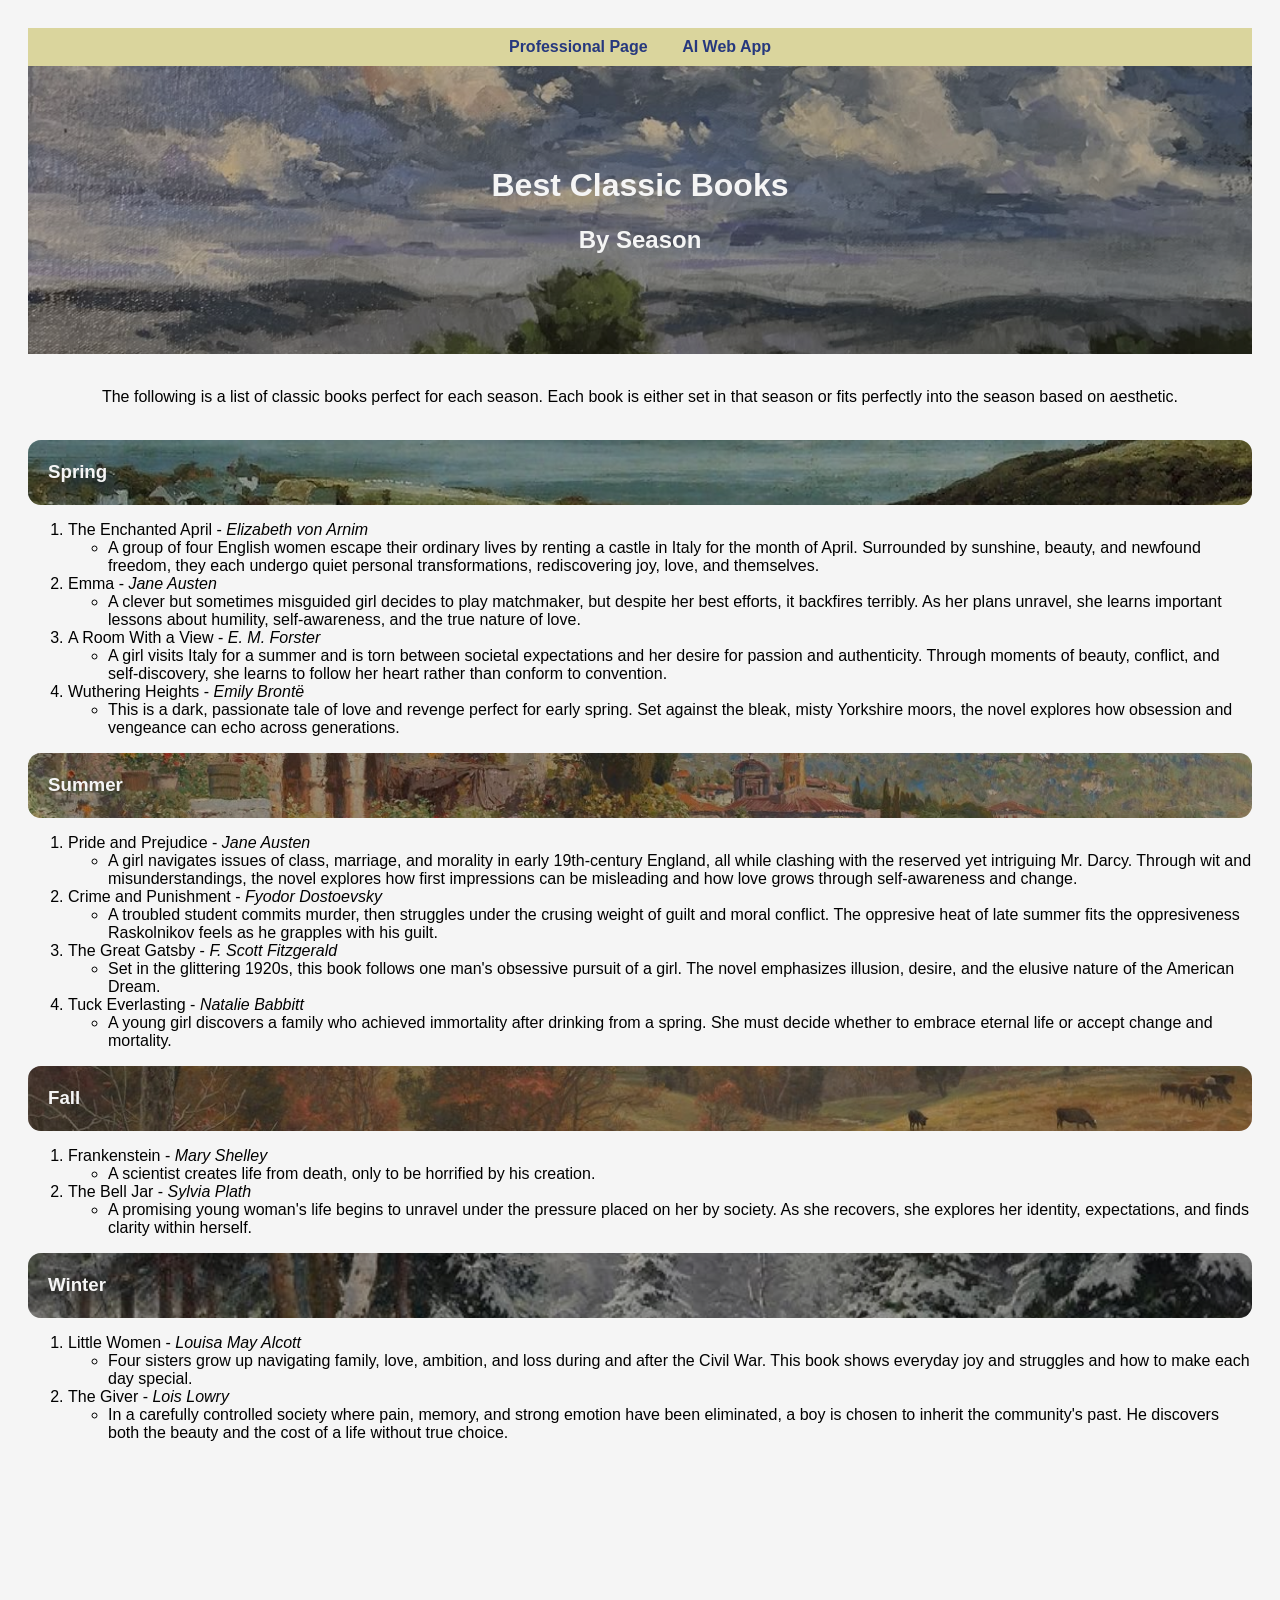
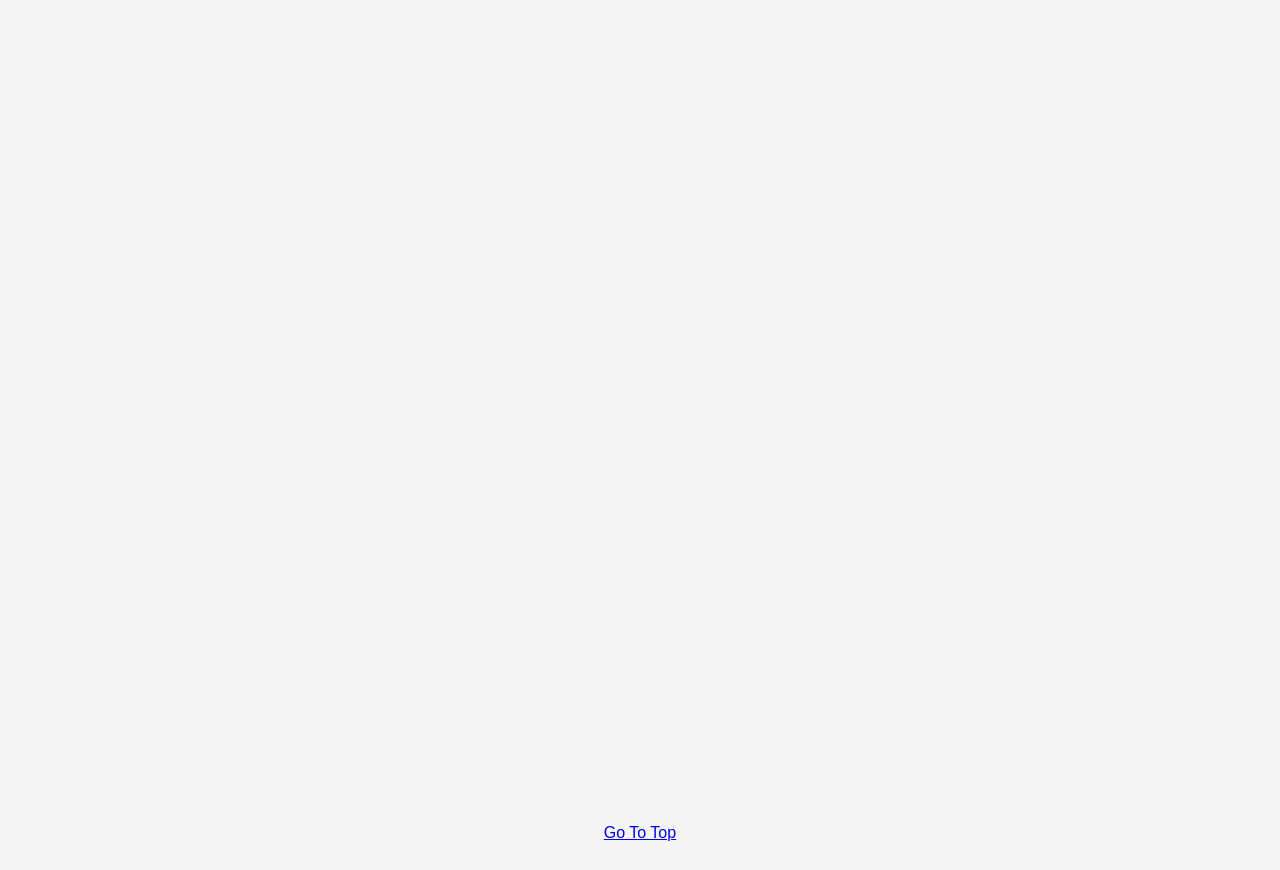
==== fromscratch.html @ 92e71518 "Add files via upload" ====
<!DOCTYPE html>
<html lang="en">
<head>
    <meta charset="UTF-8">
    <meta name="viewport" content="width=device-width, initial-scale=1.0">
    <title>Classic Books</title>
    <link rel="stylesheet" type="text/css" href="css/mystyles.css">
</head>
<body>
<!-- Navigation -->
 <nav class="navbar">
    <a href="index.html">Professional Page</a>
    <a href="ai.html">AI Web App</a>
 </nav>
<!-- Header -->
 <header class="site-header">
    <h1 id="top">Best Classic Books</h1>
    <h2>By Season</h2>
 </header>
<!-- Body -->
 <body class="body">
    <br>
    <p class="center-text">The following is a list of classic books perfect for each season. Each book is either set in that season or fits perfectly into the season based on aesthetic.</p>
    <br>
    <section class="season spring">
        <h3 class="heading">Spring</h3>
    </section>    
            <ol>
                <li>The Enchanted April - <em>Elizabeth von Arnim</em></li>
                    <ul>
                        <li>A group of four English women escape their ordinary lives by renting a castle in Italy for the month of April. Surrounded by sunshine, beauty, and newfound freedom, they each undergo quiet personal transformations, rediscovering joy, love, and themselves.</li>
                    </ul>
                </li>
                <li>Emma - <em>Jane Austen</em>
                    <ul>
                        <li>A clever but sometimes misguided girl decides to play matchmaker, but despite her best efforts, it backfires terribly. As her plans unravel, she learns important lessons about humility, self-awareness, and the true nature of love.</li>
                    </ul>
                </li>
                <li>A Room With a View - <em>E. M. Forster</em>
                    <ul>
                        <li>A girl visits Italy for a summer and is torn between societal expectations and her desire for passion and authenticity. Through moments of beauty, conflict, and self-discovery, she learns to follow her heart rather than conform to convention.</li>
                    </ul>
                </li>
                <li>Wuthering Heights - <em>Emily Brontë</em>
                    <ul>
                        <li>This is a dark, passionate tale of love and revenge perfect for early spring. Set against the bleak, misty Yorkshire moors, the novel explores how obsession and vengeance can echo across generations.</li>
                    </ul>
                </li>                
            </ol>
    <section class="season summer">
        <h3 class="heading">Summer</h3>
    </section>  
            <ol>
                <li>Pride and Prejudice - <em>Jane Austen</em>
                    <ul>
                        <li>A girl navigates issues of class, marriage, and morality in early 19th-century England, all while clashing with the reserved yet intriguing Mr. Darcy. Through wit and misunderstandings, the novel explores how first impressions can be misleading and how love grows through self-awareness and change.</li>
                    </ul>
                </li>
                <li>Crime and Punishment - <em>Fyodor Dostoevsky</em>
                    <ul>
                        <li>A troubled student commits murder, then struggles under the crusing weight of guilt and moral conflict. The oppresive heat of late summer fits the oppresiveness Raskolnikov feels as he grapples with his guilt.</li>
                    </ul>
                </li>
                <li>The Great Gatsby - <em>F. Scott Fitzgerald</em>
                    <ul>
                        <li>Set in the glittering 1920s, this book follows one man's obsessive pursuit of a girl. The novel emphasizes illusion, desire, and the elusive nature of the American Dream.</li>
                    </ul>
                </li>
                <li>Tuck Everlasting - <em>Natalie Babbitt</em>
                    <ul>
                        <li>A young girl discovers a family who achieved immortality after drinking from a spring. She must decide whether to embrace eternal life or accept change and mortality.</li>
                    </ul>
                </li>
            </ol>
    <section class="season fall">
        <h3 class="heading">Fall</h3>
    </section>  
            <ol>
                <li>Frankenstein - <em>Mary Shelley</em>
                    <ul>
                        <li>A scientist creates life from death, only to be horrified by his creation.</li>
                    </ul>
                </li>
                <li>The Bell Jar - <em>Sylvia Plath</em>
                    <ul>
                        <li>A promising young woman's life begins to unravel under the pressure placed on her by society. As she recovers, she explores her identity, expectations, and finds clarity within herself.</li>
                    </ul>
                </li>
            </ol>
        <section class="season winter">
        <h3 class="heading">Winter</h3>
    </section>  
            <ol>
                <li>Little Women - <em>Louisa May Alcott</em>
                    <ul>
                        <li>Four sisters grow up navigating family, love, ambition, and loss during and after the Civil War. This book shows everyday joy and struggles and how to make each day special.</li>
                    </ul>
                </li>
                <li>The Giver - <em>Lois Lowry</em>
                    <ul>
                        <li>In a carefully controlled society where pain, memory, and strong emotion have been eliminated, a boy is chosen to inherit the community's past. He discovers both the beauty and the cost of a life without true choice.</li>
                    </ul>
                </li>
            </ol>
    <!-- YouTube Video embedded -->
    <div class="video-container">
        <iframe width="560" height="315"
        src="https://www.youtube.com/embed/NbuI7p9cgLU?list=PLP-uyehrmr6aAGBwoHqLrXaLCcFlgLN8V&index=6"
        title="Music to Listen to While Reading Classics"
        frameborder="0"
        allowfullscreen>
        </iframe>
    </div>
    <div class="tableauPlaceholder" id='viz1776400711310' style='position: relative'><noscript><a href='#'><img alt='2009-2019 Bestselling Books by Genre and PriceThe highest rated books are not the most expensive. ' src='https:&#47;&#47;public.tableau.com&#47;static&#47;images&#47;Be&#47;BestsellingBooksbyGenreandPrice2009-2019&#47;BestsellersByCategory2009-2019&#47;1_rss.png' style='border: none' /></a></noscript><object class='tableauViz'  style='display:none;'><param name='host_url' value='https%3A%2F%2Fpublic.tableau.com%2F' /> <param name='embed_code_version' value='3' /> <param name='site_root' value='' /><param name='name' value='BestsellingBooksbyGenreandPrice2009-2019&#47;BestsellersByCategory2009-2019' /><param name='tabs' value='no' /><param name='toolbar' value='yes' /><param name='static_image' value='https:&#47;&#47;public.tableau.com&#47;static&#47;images&#47;Be&#47;BestsellingBooksbyGenreandPrice2009-2019&#47;BestsellersByCategory2009-2019&#47;1.png' /> <param name='animate_transition' value='yes' /><param name='display_static_image' value='yes' /><param name='display_spinner' value='yes' /><param name='display_overlay' value='yes' /><param name='display_count' value='yes' /><param name='language' value='en-US' /></object></div>                <script type='text/javascript'>                    var divElement = document.getElementById('viz1776400711310');                    var vizElement = divElement.getElementsByTagName('object')[0];                    vizElement.style.width='100%';vizElement.style.height=(divElement.offsetWidth*0.75)+'px';                    var scriptElement = document.createElement('script');                    scriptElement.src = 'https://public.tableau.com/javascripts/api/viz_v1.js';                    vizElement.parentNode.insertBefore(scriptElement, vizElement);                </script>
<br><br><br><br><br><br><br><br><br><br><br><br><br><br><br><br><br><br><br><br><br><br><br><br>
<!-- Footer -->
<div class="footer">
    <a href="#top">Go To Top</a>
</div>    
</body>
</html>
---- css/mystyles.css ----
body{
    font-family:'Segoe UI', Tahoma, Geneva, Verdana, sans-serif;
    background-color: whitesmoke;
    padding-bottom: 20px;
    padding-left: 20px;
    padding-right: 20px;
    padding-top: 20px;
}

.site-header{
    position: relative;
    background-image: url("../assets/img/Books.webp");
    background-size: cover;
    background-position: center;
    background-repeat: no-repeat;

    color: whitesmoke;
    text-align: center;
    padding: 80px 20px;
    z-index: 1;
}

.site-header::before{
    content:"";
    position: absolute;
    top: 0;
    left: 0;
    right: 0;
    bottom: 0;
    background: rgba(0,0,0,0.3);
    z-index: 0;
}

.site-header h1,
.site-header h2{
    position: relative;
    z-index: 1;
}

.center-text{
    text-align: center;
}

.banner-img{
    display:block;
    margin: 0 auto;
    width: 100%;
    max-width: 1500px;
    height: 150px;
    object-fit: cover;
    border-radius: 10px;
}

.season{
    height: 65px;
    display: flex;
    justify-content: left;
    padding-left: 20px;
    align-items: center;
    color: whitesmoke;
    font-size:medium;
    font-weight: bold;
    background-size: cover;
    background-position: center;
    position: relative;
    border-radius: 13px;
    overflow: hidden;
}

.spring{
    background-image: url("../assets/img/Spring.jpg");
}

.summer{
    background-image: url("../assets/img/Summer.jpg");
}

.fall{
    background-image: url("../assets/img/Fall.jpg");
}

.winter{
    background-image: url("../assets/img/Winter.jpg");
}

.season::before{
    content:"";
    position: absolute;
    inset: 0;
    background: rgba(0,0,0,0.3)
}

.season h3 {
    position: relative;
    z-index: 1;
}

.video-container{
    position: relative;
    width: 100%;
    max-width: 800px;
    margin: 0 auto;
    aspect-ratio: 16/9;
}

.video-container iframe {
    width: 100%;
    height: 100%;
    border: none;
}

.footer{
    text-align: center;
    margin-top: 40px;
}

.navbar{
    text-align: center;
    background-color: rgb(218, 213, 157);
    padding: 10px;
}

.navbar a{
    color: rgb(38, 56, 126);
    text-decoration: none;
    margin: 0 15px;
    font-weight: bold;
}

.navbar a:hover{
    text-decoration: underline;
}

.tableauPlaceholder{
    max-width: 900px;
    margin: 40px auto;
}
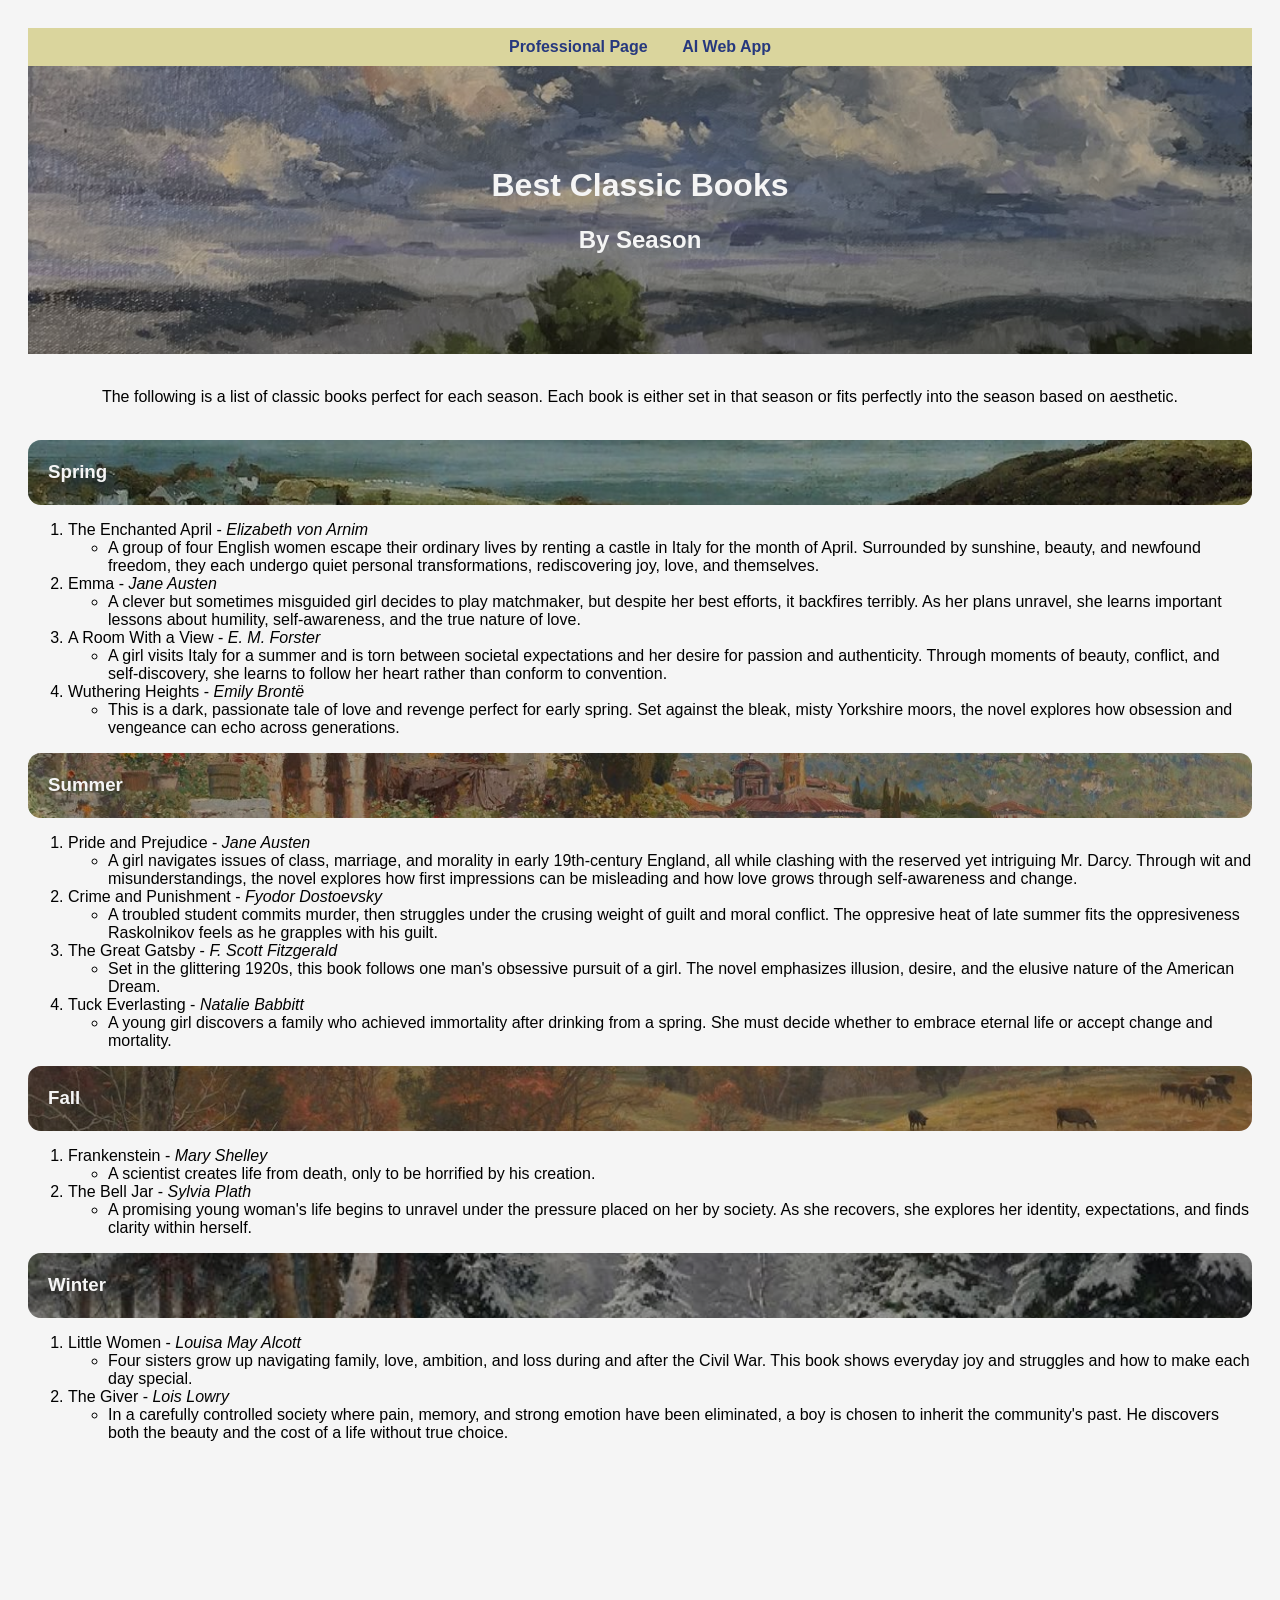
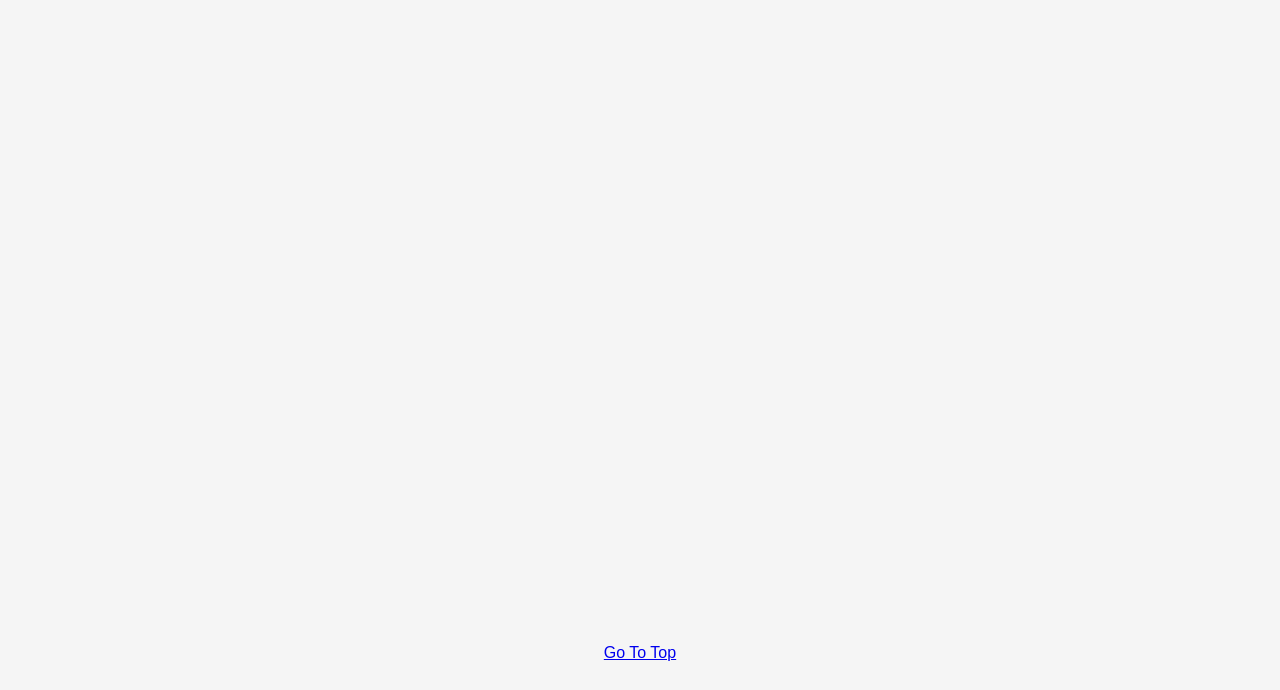
==== commit 31d1d11f: "Add files via upload" ====
--- a/fromscratch.html
+++ b/fromscratch.html
@@ -8,13 +8,13 @@
 </head>
 <body>
 <!-- Navigation -->
- <nav class="navbar">
+ <nav class="navbar" id="top">
     <a href="index.html">Professional Page</a>
     <a href="ai.html">AI Web App</a>
  </nav>
 <!-- Header -->
  <header class="site-header">
-    <h1 id="top">Best Classic Books</h1>
+    <h1>Best Classic Books</h1>
     <h2>By Season</h2>
  </header>
 <!-- Body -->
@@ -105,14 +105,14 @@
     <!-- YouTube Video embedded -->
     <div class="video-container">
         <iframe width="560" height="315"
-        src="https://www.youtube.com/embed/NbuI7p9cgLU?list=PLP-uyehrmr6aAGBwoHqLrXaLCcFlgLN8V&index=6"
+        src="https://www.youtube.com/embed/NbuI7p9cgLU&list=PLP-uyehrmr6aAGBwoHqLrXaLCcFlgLN8V&index=6"
         title="Music to Listen to While Reading Classics"
         frameborder="0"
         allowfullscreen>
         </iframe>
     </div>
     <div class="tableauPlaceholder" id='viz1776400711310' style='position: relative'><noscript><a href='#'><img alt='2009-2019 Bestselling Books by Genre and PriceThe highest rated books are not the most expensive. ' src='https:&#47;&#47;public.tableau.com&#47;static&#47;images&#47;Be&#47;BestsellingBooksbyGenreandPrice2009-2019&#47;BestsellersByCategory2009-2019&#47;1_rss.png' style='border: none' /></a></noscript><object class='tableauViz'  style='display:none;'><param name='host_url' value='https%3A%2F%2Fpublic.tableau.com%2F' /> <param name='embed_code_version' value='3' /> <param name='site_root' value='' /><param name='name' value='BestsellingBooksbyGenreandPrice2009-2019&#47;BestsellersByCategory2009-2019' /><param name='tabs' value='no' /><param name='toolbar' value='yes' /><param name='static_image' value='https:&#47;&#47;public.tableau.com&#47;static&#47;images&#47;Be&#47;BestsellingBooksbyGenreandPrice2009-2019&#47;BestsellersByCategory2009-2019&#47;1.png' /> <param name='animate_transition' value='yes' /><param name='display_static_image' value='yes' /><param name='display_spinner' value='yes' /><param name='display_overlay' value='yes' /><param name='display_count' value='yes' /><param name='language' value='en-US' /></object></div>                <script type='text/javascript'>                    var divElement = document.getElementById('viz1776400711310');                    var vizElement = divElement.getElementsByTagName('object')[0];                    vizElement.style.width='100%';vizElement.style.height=(divElement.offsetWidth*0.75)+'px';                    var scriptElement = document.createElement('script');                    scriptElement.src = 'https://public.tableau.com/javascripts/api/viz_v1.js';                    vizElement.parentNode.insertBefore(scriptElement, vizElement);                </script>
-<br><br><br><br><br><br><br><br><br><br><br><br><br><br><br><br><br><br><br><br><br><br><br><br>
+<br><br><br><br><br><br><br><br><br><br><br><br><br><br>
 <!-- Footer -->
 <div class="footer">
     <a href="#top">Go To Top</a>
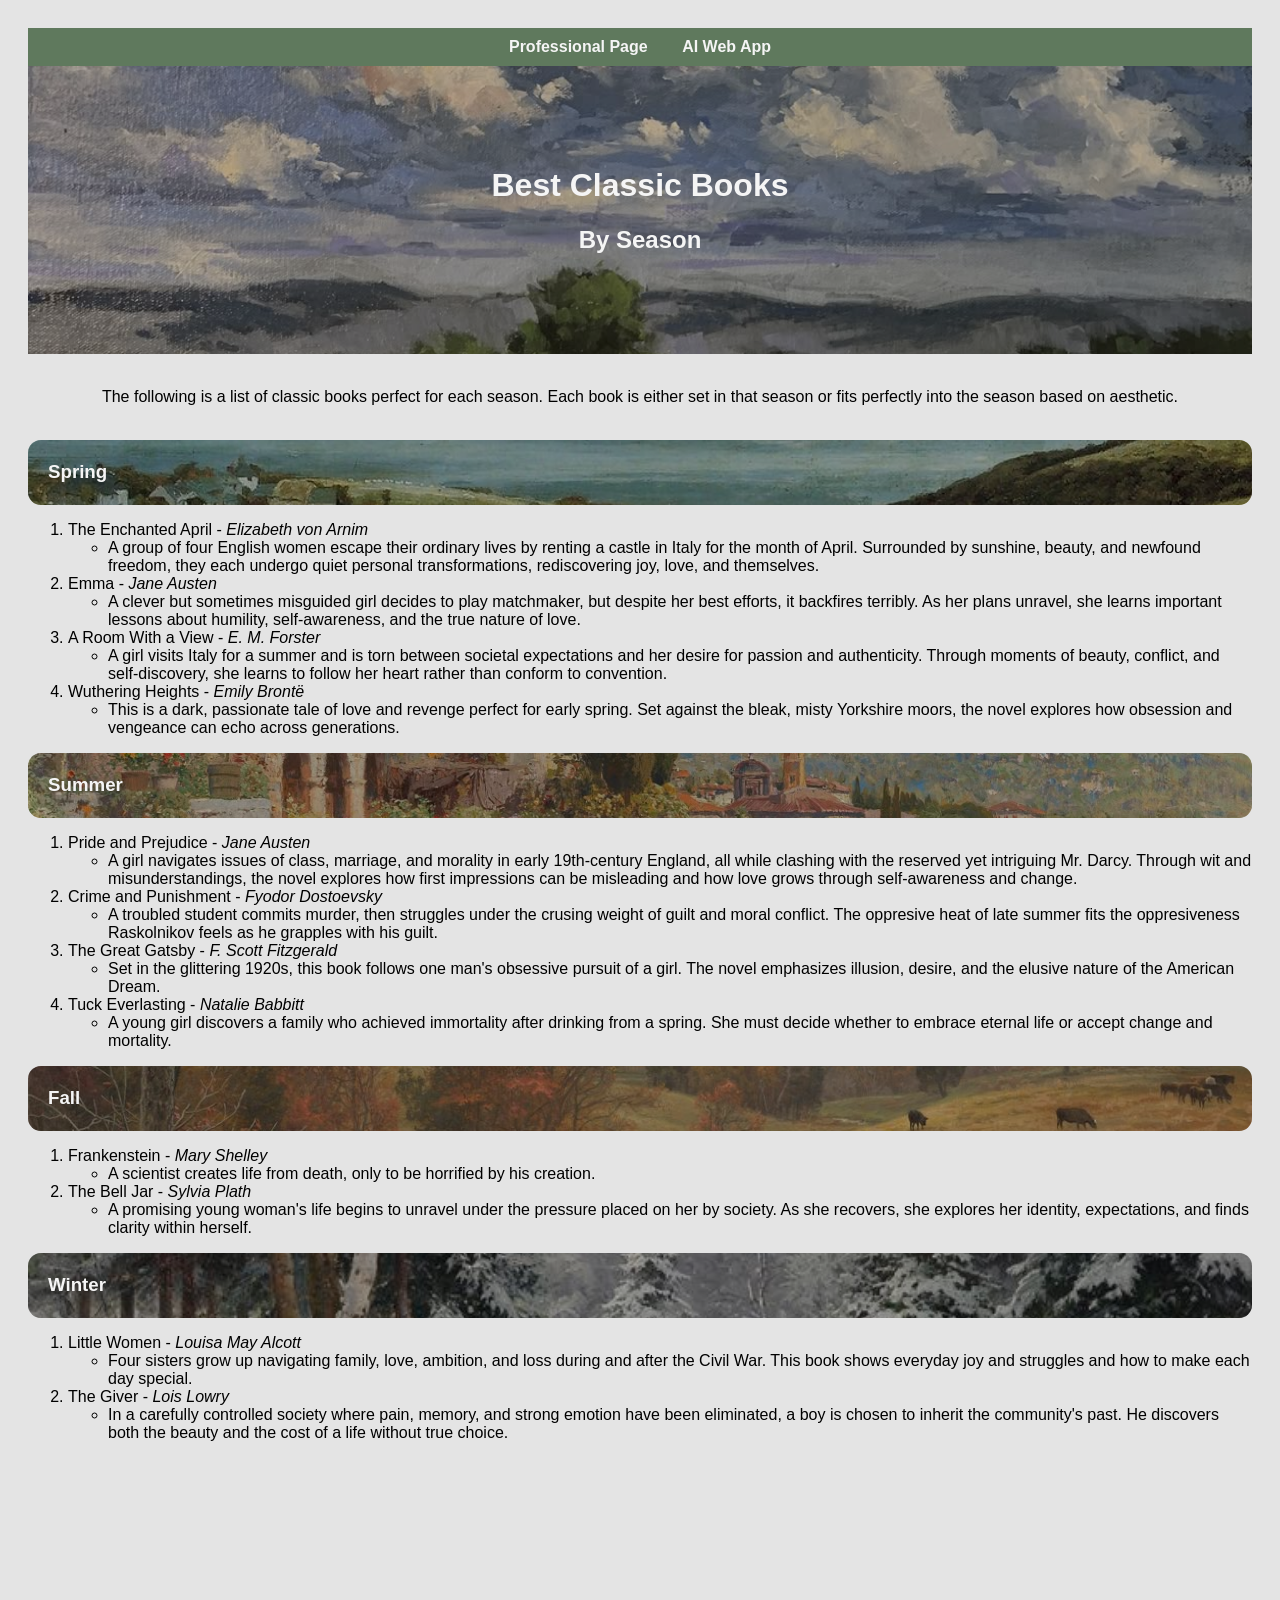
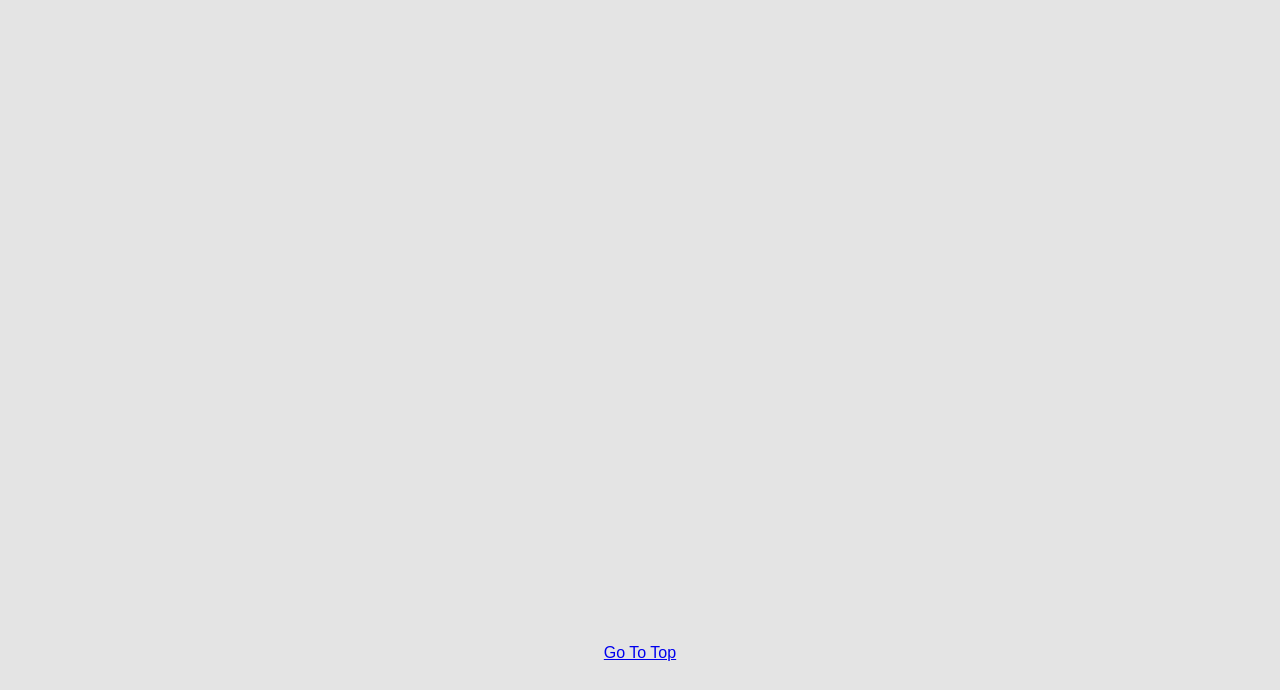
==== commit b4c5c627: "Add files via upload" ====
--- a/fromscratch.html
+++ b/fromscratch.html
@@ -105,10 +105,10 @@
     <!-- YouTube Video embedded -->
     <div class="video-container">
         <iframe width="560" height="315"
-        src="https://www.youtube.com/embed/NbuI7p9cgLU&list=PLP-uyehrmr6aAGBwoHqLrXaLCcFlgLN8V&index=6"
-        title="Music to Listen to While Reading Classics"
-        frameborder="0"
-        allowfullscreen>
+         src="https://www.youtube.com/embed/ffxZrh1spO4?si=8AuWsXjoT-ivSUD2"
+         title="YouTube video player" frameborder="0" 
+         allow="accelerometer; autoplay; clipboard-write; encrypted-media; gyroscope; picture-in-picture; web-share" 
+         referrerpolicy="strict-origin-when-cross-origin" allowfullscreen>
         </iframe>
     </div>
     <div class="tableauPlaceholder" id='viz1776400711310' style='position: relative'><noscript><a href='#'><img alt='2009-2019 Bestselling Books by Genre and PriceThe highest rated books are not the most expensive. ' src='https:&#47;&#47;public.tableau.com&#47;static&#47;images&#47;Be&#47;BestsellingBooksbyGenreandPrice2009-2019&#47;BestsellersByCategory2009-2019&#47;1_rss.png' style='border: none' /></a></noscript><object class='tableauViz'  style='display:none;'><param name='host_url' value='https%3A%2F%2Fpublic.tableau.com%2F' /> <param name='embed_code_version' value='3' /> <param name='site_root' value='' /><param name='name' value='BestsellingBooksbyGenreandPrice2009-2019&#47;BestsellersByCategory2009-2019' /><param name='tabs' value='no' /><param name='toolbar' value='yes' /><param name='static_image' value='https:&#47;&#47;public.tableau.com&#47;static&#47;images&#47;Be&#47;BestsellingBooksbyGenreandPrice2009-2019&#47;BestsellersByCategory2009-2019&#47;1.png' /> <param name='animate_transition' value='yes' /><param name='display_static_image' value='yes' /><param name='display_spinner' value='yes' /><param name='display_overlay' value='yes' /><param name='display_count' value='yes' /><param name='language' value='en-US' /></object></div>                <script type='text/javascript'>                    var divElement = document.getElementById('viz1776400711310');                    var vizElement = divElement.getElementsByTagName('object')[0];                    vizElement.style.width='100%';vizElement.style.height=(divElement.offsetWidth*0.75)+'px';                    var scriptElement = document.createElement('script');                    scriptElement.src = 'https://public.tableau.com/javascripts/api/viz_v1.js';                    vizElement.parentNode.insertBefore(scriptElement, vizElement);                </script>
--- a/css/mystyles.css
+++ b/css/mystyles.css
@@ -1,6 +1,6 @@
 body{
     font-family:'Segoe UI', Tahoma, Geneva, Verdana, sans-serif;
-    background-color: whitesmoke;
+    background-color: rgb(228, 228, 228);
     padding-bottom: 20px;
     padding-left: 20px;
     padding-right: 20px;
@@ -116,12 +116,12 @@
 
 .navbar{
     text-align: center;
-    background-color: rgb(218, 213, 157);
+    background-color: rgba(35, 74, 33, 0.686);
     padding: 10px;
 }
 
 .navbar a{
-    color: rgb(38, 56, 126);
+    color: whitesmoke;
     text-decoration: none;
     margin: 0 15px;
     font-weight: bold;
